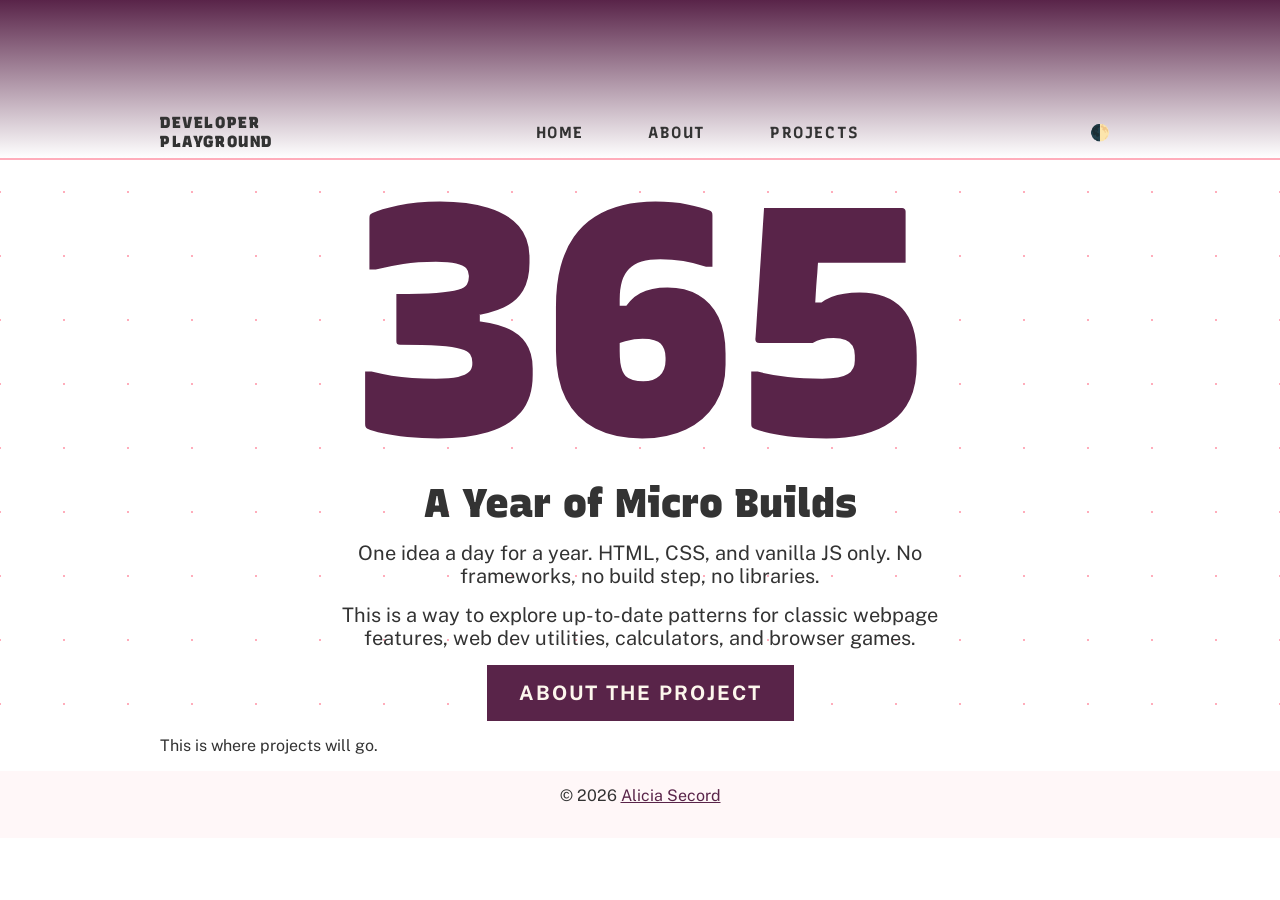
==== index.html @ 1be5edb2 "Landing Page Hero Done The top of the homepage looks the way I want it to." ====
<!DOCTYPE html>
<html lang="en">
<head>
  <meta charset="UTF-8">
  <meta name="viewport" content="width=device-width">
  <meta name="text-scale" content="scale">
  <title>Dev Playground: 365 Micro Builds</title>
  <script src="global-scripts/theme.js"></script>
  <link rel="stylesheet" href="style.css">
  <link rel="preconnect" href="https://fonts.googleapis.com">
  <link rel="preconnect" href="https://fonts.gstatic.com" crossorigin>
  <link href="https://fonts.googleapis.com/css2?family=Public+Sans:ital,wght@0,100..900;1,100..900&family=Recursive:wght@300..1000&display=swap" rel="stylesheet">
  <!--<link rel="stylesheet" href="/css/print.css" media="print">-->

  <link rel="apple-touch-icon" sizes="180x180" href="/favicon/apple-touch-icon.png">
  <link rel="icon" type="image/png" sizes="32x32" href="/favicon/favicon-32x32.png">
  <link rel="icon" type="image/png" sizes="16x16" href="/favicon/favicon-16x16.png">
  <link rel="manifest" href="/favicon/site.webmanifest">

  <link rel="canonical" href="https://aliciasecord.com/dev-playground">
  <link rel="me" href="https://mastodon.social/@atomicpixie">

  <meta name="description" content="One idea a day for a year: HTML, CSS, and Javascript only. This is a way to explore up-to-date patterns for classic features, utilities, and games.">
  <meta property="og:image" content="/images/LandingPageOGImage.png">
  <meta property="og:url" content="https://aliciasecord.com/dev-playground">
  <meta name="theme-color" content="#FFADBB">
  <meta property="fediverse:creator" content="@atomicpixie@mastodon.social" >
</head>
<body>
  <header>Please enable Javascript for full functionality.
  </header>
  <main>
    <section class="hero">
      <div class="inner condensed">
        <h1><span class="text-scale-800 text-color-accent">365</span><br>
          A Year of Micro Builds</h1>
        <p>One idea a day for a year. HTML, CSS, and vanilla JS only. No frameworks, no build step, no libraries.</p>
        <p>This is a way to explore up-to-date patterns for classic webpage features, web dev utilities, calculators, and browser games.</p>
        <p><a href="about.html" class="btn btn-primary">ABOUT THE PROJECT</a></p>
      </div>
    </section>

    <section class="projects" id="projects">
      <div class="inner padded">
        <p>This is where projects will go.</p>
      </div>
    </section>
  </main>
  <footer>&copy; 2026 <a href="aliciasecord.com" target="_blank">Alicia Secord</a></footer>

  <script src="global-scripts/app.js"></script>
  <script src="script.js"></script>
</body>
</html>
---- style.css ----
@import url(global-styles/1_modern-normalize.css) layer(reset);
@import url(global-styles/2_tokens.css) layer(tokens);
@import url(global-styles/3_utilities.css) layer(utilities);
@import url(global-styles/4_theme.css) layer(theme);
@import url(global-styles/5_patterns.css) layer(patterns);


@layer patterns, theme, utilities, tokens, reset;
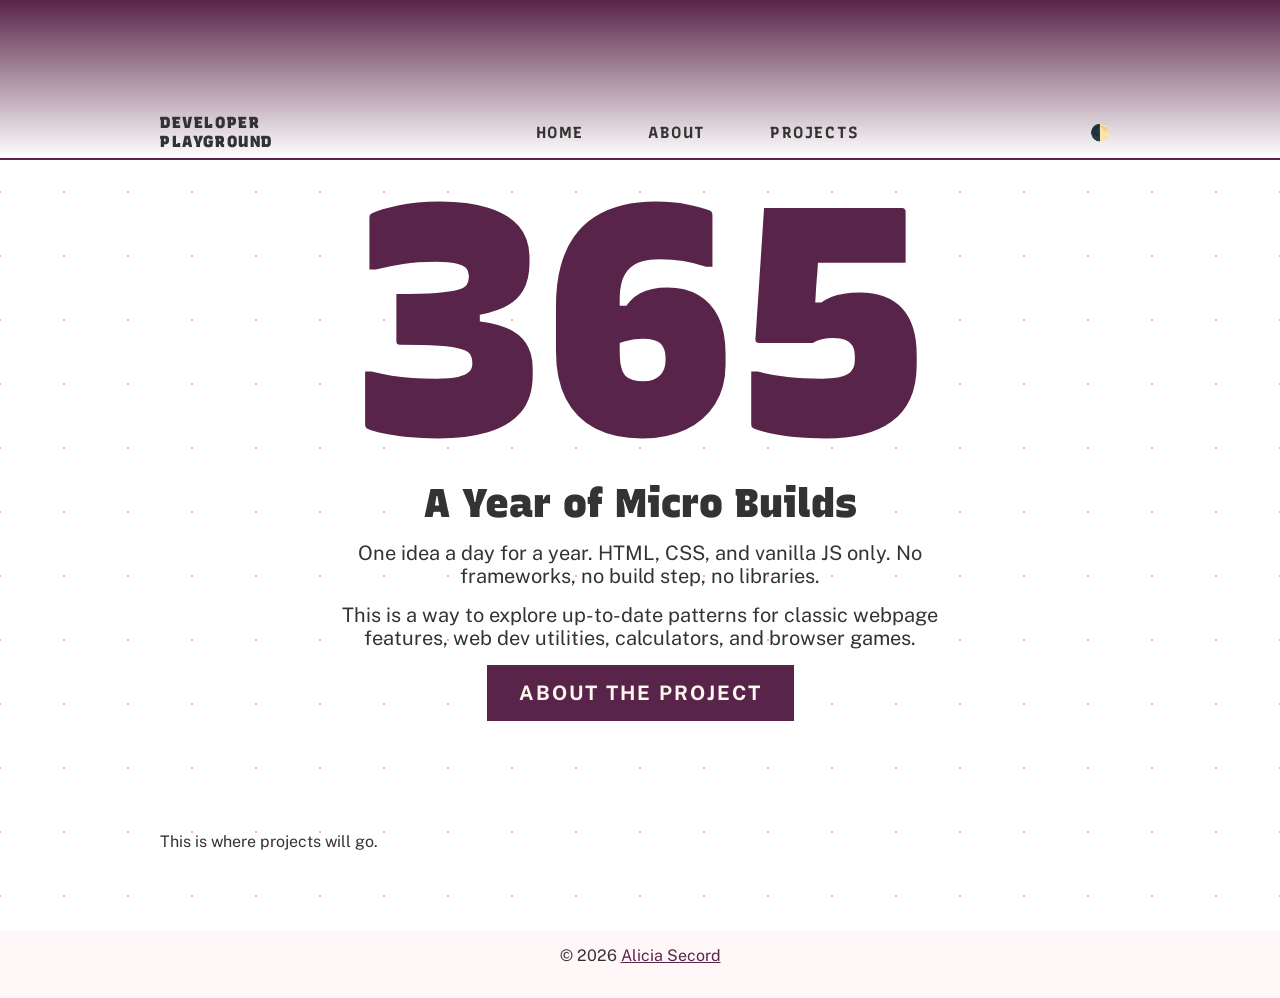
==== commit c9672227: "Updated mobile nav The mobile nav works now" ====
--- a/index.html
+++ b/index.html
@@ -4,7 +4,7 @@
   <meta charset="UTF-8">
   <meta name="viewport" content="width=device-width">
   <meta name="text-scale" content="scale">
-  <title>Dev Playground: 365 Micro Builds</title>
+  <title>Developer Playground: 365 Micro Builds</title>
   <script src="global-scripts/theme.js"></script>
   <link rel="stylesheet" href="style.css">
   <link rel="preconnect" href="https://fonts.googleapis.com">
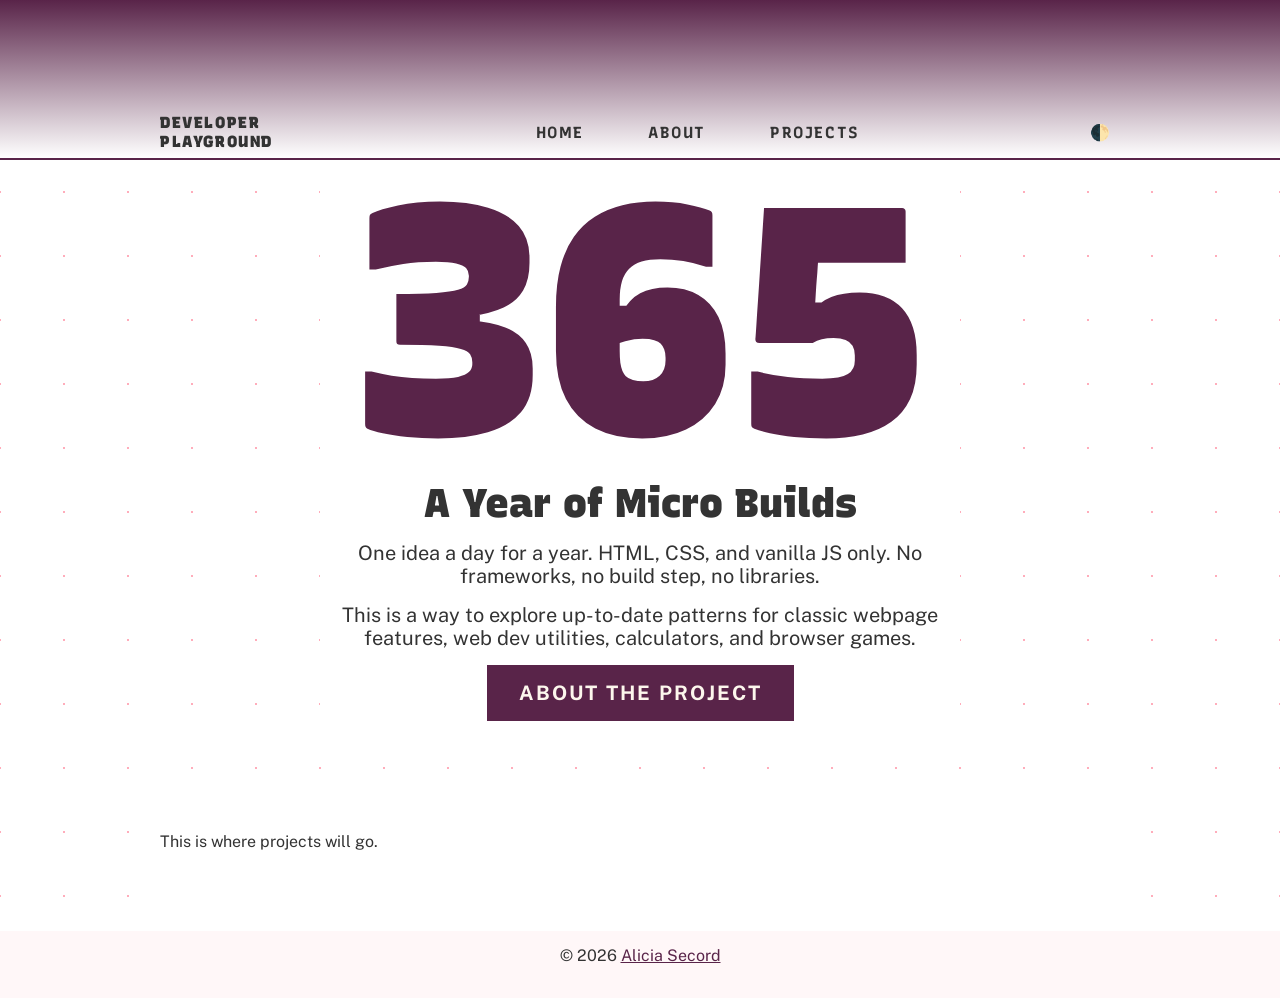
==== commit 308d86f6: "Started Log and Boilerplate Started writing about this endeavor in a log folder. Also started creati" ====
--- a/index.html
+++ b/index.html
@@ -7,19 +7,15 @@
   <title>Developer Playground: 365 Micro Builds</title>
   <script src="global-scripts/theme.js"></script>
   <link rel="stylesheet" href="style.css">
-  <link rel="preconnect" href="https://fonts.googleapis.com">
-  <link rel="preconnect" href="https://fonts.gstatic.com" crossorigin>
-  <link href="https://fonts.googleapis.com/css2?family=Public+Sans:ital,wght@0,100..900;1,100..900&family=Recursive:wght@300..1000&display=swap" rel="stylesheet">
-  <!--<link rel="stylesheet" href="/css/print.css" media="print">-->
-
+  <!-- favicons -->
   <link rel="apple-touch-icon" sizes="180x180" href="/favicon/apple-touch-icon.png">
   <link rel="icon" type="image/png" sizes="32x32" href="/favicon/favicon-32x32.png">
   <link rel="icon" type="image/png" sizes="16x16" href="/favicon/favicon-16x16.png">
   <link rel="manifest" href="/favicon/site.webmanifest">
 
+  <!-- URLS -->
   <link rel="canonical" href="https://aliciasecord.com/dev-playground">
   <link rel="me" href="https://mastodon.social/@atomicpixie">
-
   <meta name="description" content="One idea a day for a year: HTML, CSS, and Javascript only. This is a way to explore up-to-date patterns for classic features, utilities, and games.">
   <meta property="og:image" content="/images/LandingPageOGImage.png">
   <meta property="og:url" content="https://aliciasecord.com/dev-playground">
--- a/style.css
+++ b/style.css
@@ -1,8 +1,8 @@
+@import url('https://fonts.googleapis.com/css2?family=Public+Sans:ital,wght@0,100..900;1,100..900&family=Recursive:wght@300..1000&display=swap');
 @import url(global-styles/1_modern-normalize.css) layer(reset);
 @import url(global-styles/2_tokens.css) layer(tokens);
 @import url(global-styles/3_utilities.css) layer(utilities);
 @import url(global-styles/4_theme.css) layer(theme);
 @import url(global-styles/5_patterns.css) layer(patterns);
 
-
 @layer patterns, theme, utilities, tokens, reset;
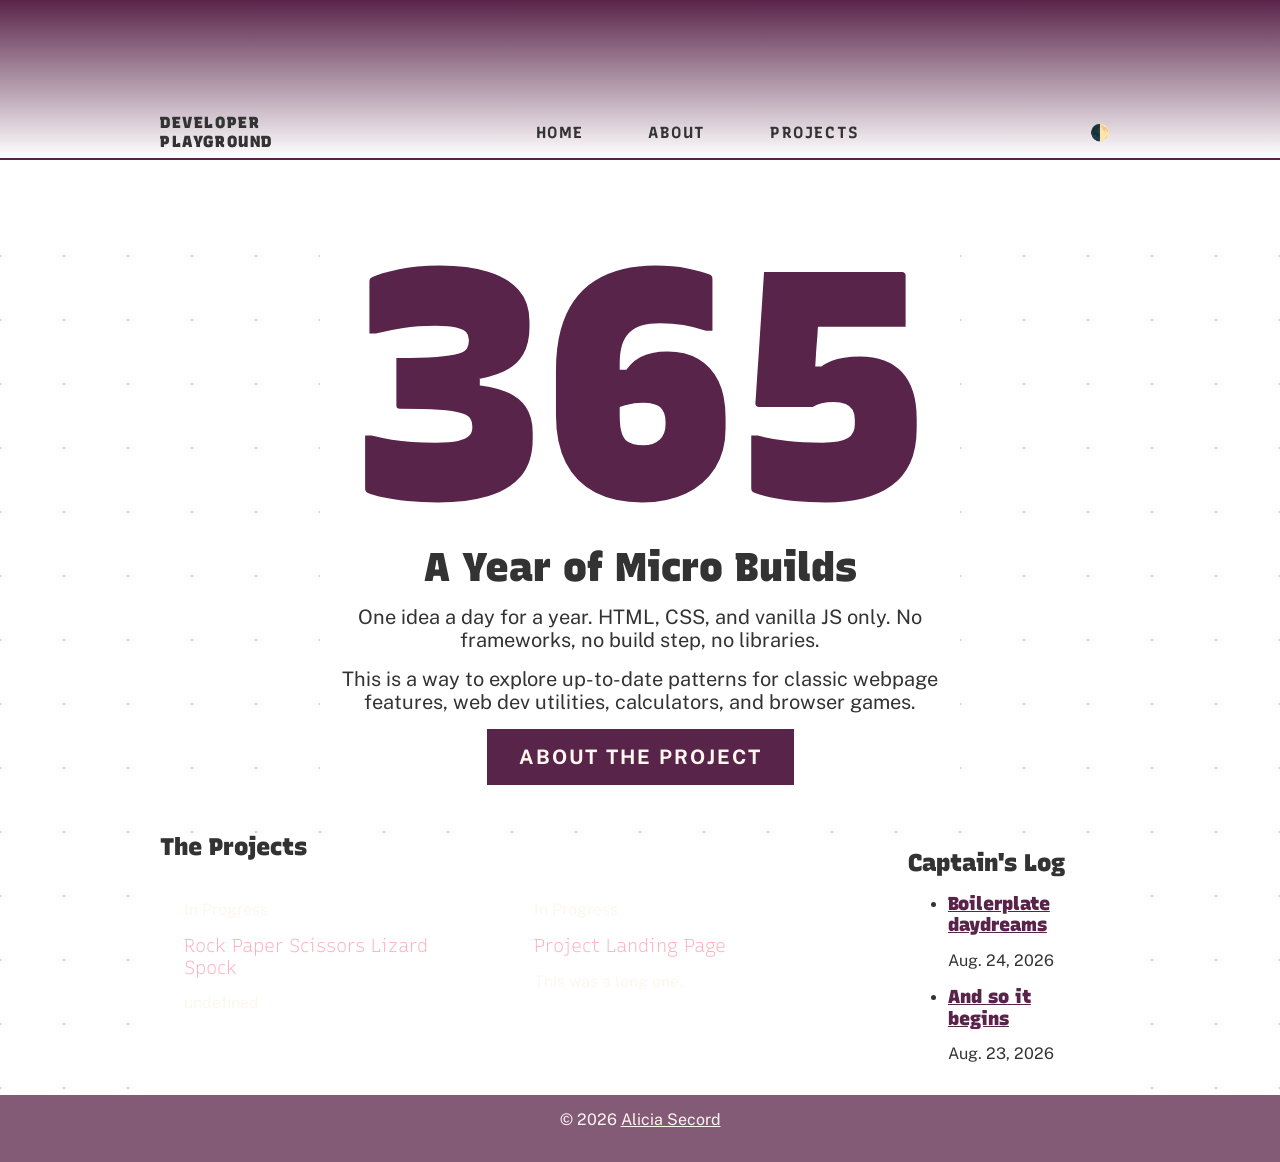
==== commit 972a6075: "More Scaffolding and Home Page updates" ====
--- a/index.html
+++ b/index.html
@@ -36,15 +36,25 @@
       </div>
     </section>
 
-    <section class="projects" id="projects">
-      <div class="inner padded">
-        <p>This is where projects will go.</p>
-      </div>
-    </section>
+    <div class="inner flex-row">
+      <section class="w-100">
+        <h2>The Projects</h2>
+        <div class="projects" id="projects-home">
+        </div>
+      </section>
+      <aside>
+        <h2>Captain's Log</h2>
+        <div class="log" id="log-home">
+          <p></p>
+        </div>
+      </aside>
+    </div>
   </main>
   <footer>&copy; 2026 <a href="aliciasecord.com" target="_blank">Alicia Secord</a></footer>
 
   <script src="global-scripts/app.js"></script>
+  <script src="projects/projects.js"></script>
+  <script src="log/log.js"></script>
   <script src="script.js"></script>
 </body>
 </html>
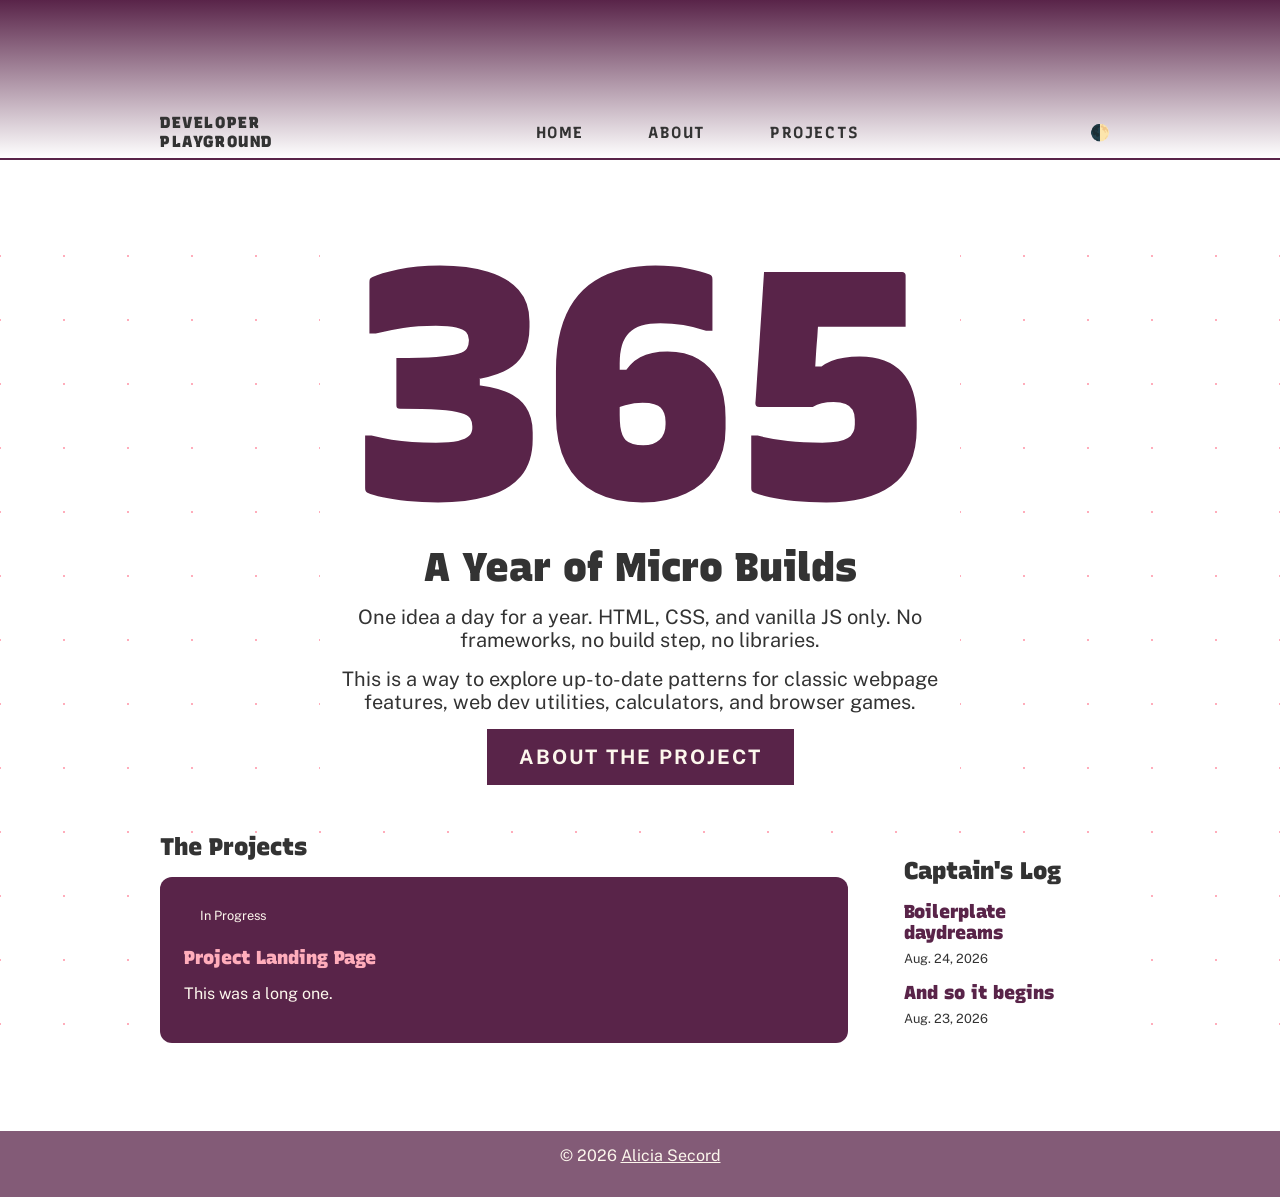
==== commit 8d7207a3: "Cards and Masonry Layout" ====
--- a/index.html
+++ b/index.html
@@ -36,7 +36,7 @@
       </div>
     </section>
 
-    <div class="inner flex-row">
+    <div class="inner flex-row align-start">
       <section class="w-100">
         <h2>The Projects</h2>
         <div class="projects" id="projects-home">
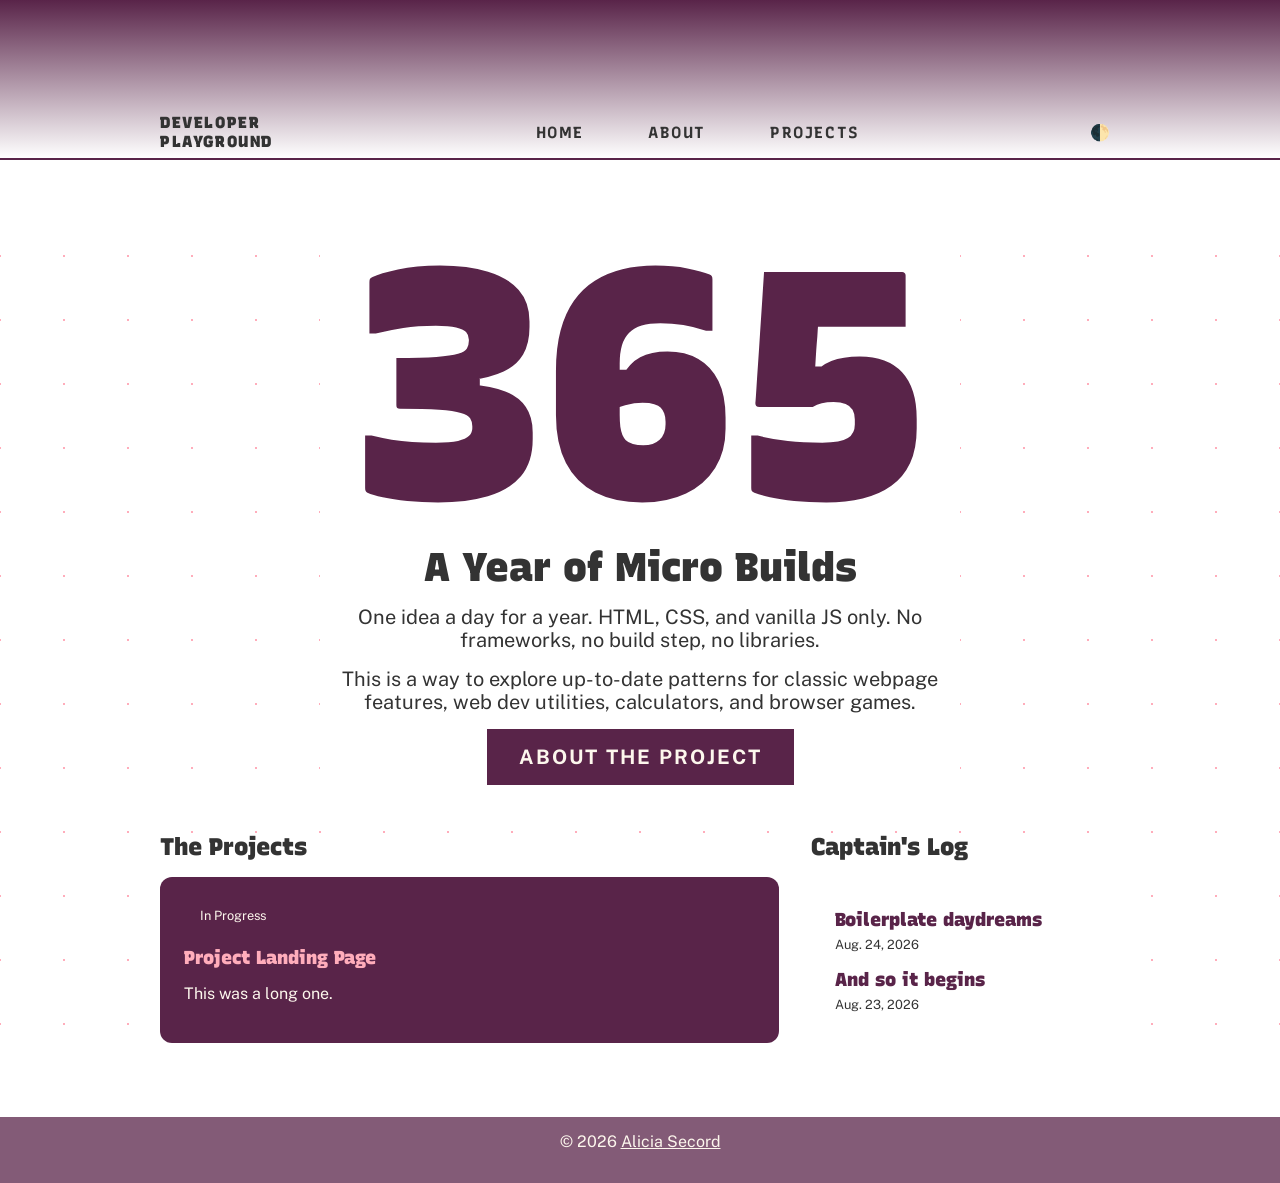
==== commit 0aa92d7f: "Updated styles for responsiveness" ====
--- a/index.html
+++ b/index.html
@@ -37,15 +37,14 @@
     </section>
 
     <div class="inner flex-row align-start">
-      <section class="w-100">
+      <section class="size-2-3">
         <h2>The Projects</h2>
         <div class="projects" id="projects-home">
         </div>
       </section>
-      <aside>
+      <aside class="size-1-3">
         <h2>Captain's Log</h2>
         <div class="log" id="log-home">
-          <p></p>
         </div>
       </aside>
     </div>
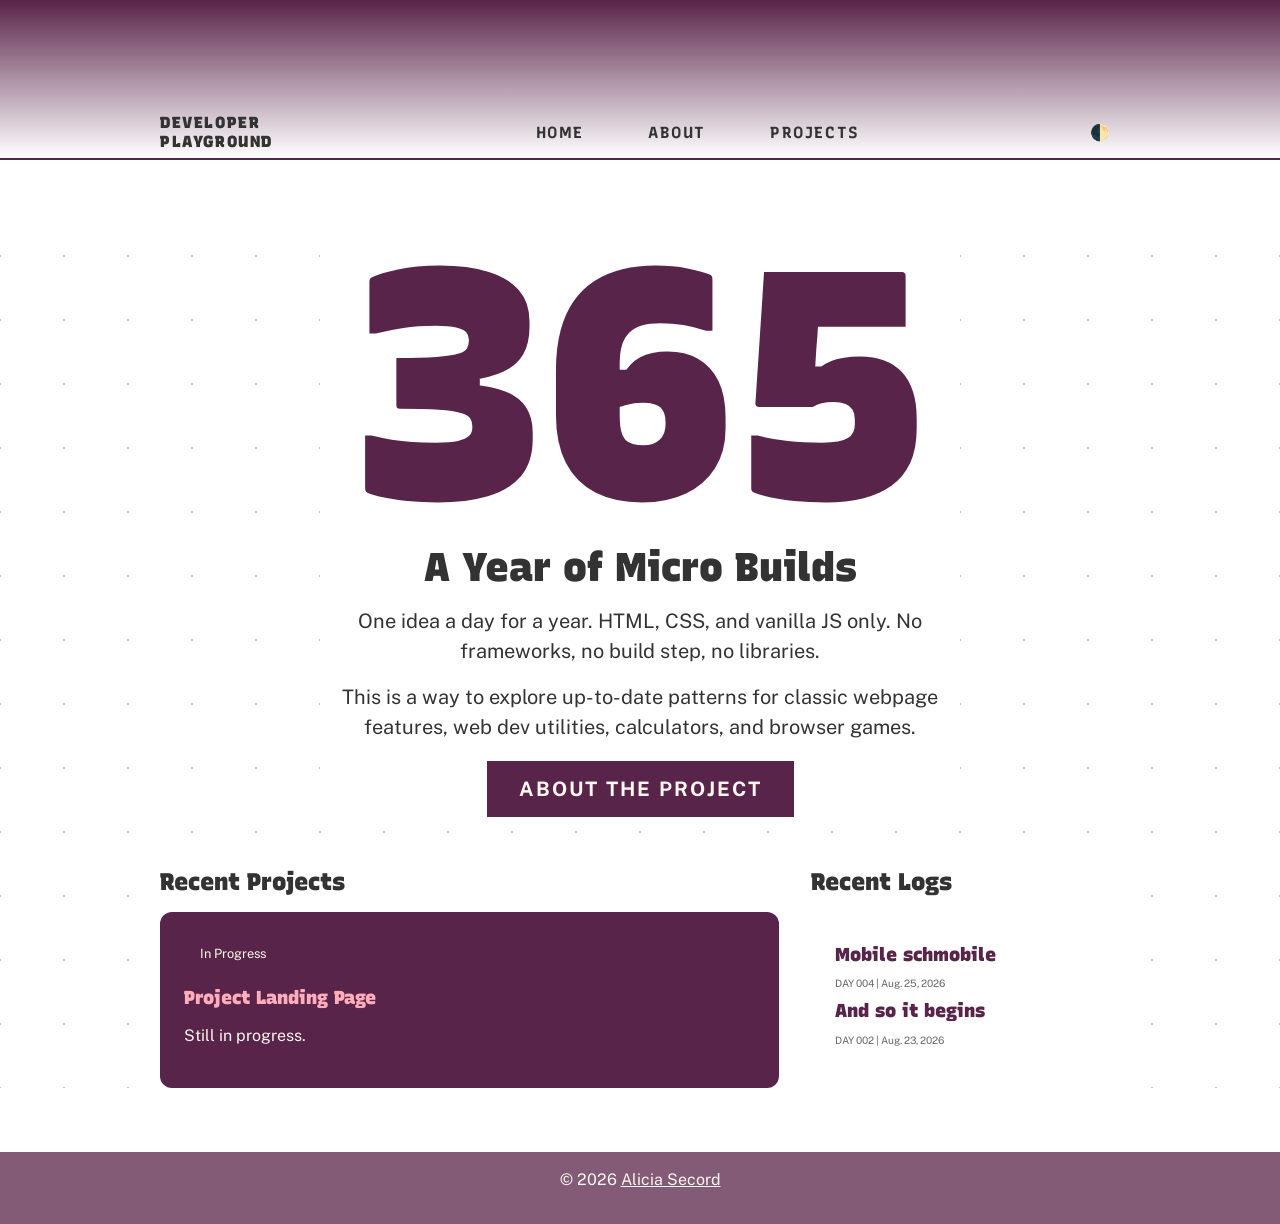
==== commit 614599f5: "Dynamic elements are working" ====
--- a/index.html
+++ b/index.html
@@ -38,12 +38,12 @@
 
     <div class="inner flex-row align-start">
       <section class="size-2-3">
-        <h2>The Projects</h2>
+        <h2>Recent Projects</h2>
         <div class="projects" id="projects-home">
         </div>
       </section>
       <aside class="size-1-3">
-        <h2>Captain's Log</h2>
+        <h2>Recent Logs</h2>
         <div class="log" id="log-home">
         </div>
       </aside>
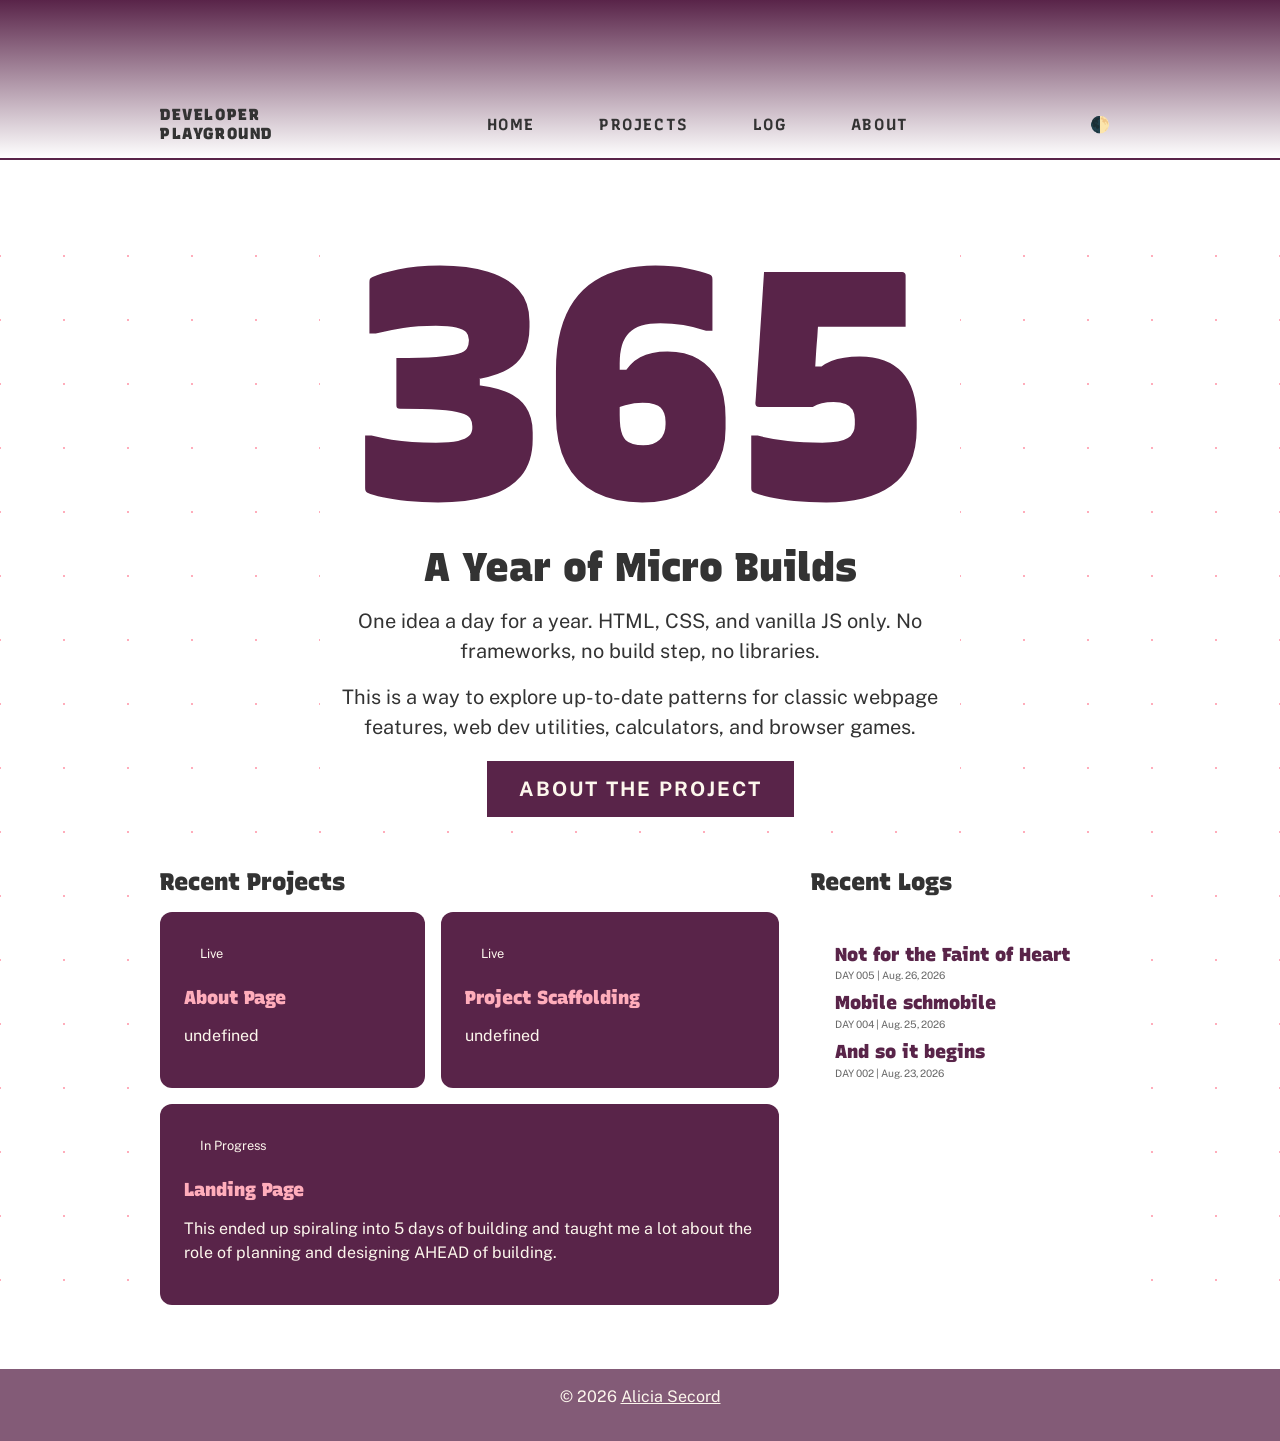
==== commit faa9318e: "Reworked some structure and wrote the About page" ====
--- a/index.html
+++ b/index.html
@@ -8,10 +8,10 @@
   <script src="global-scripts/theme.js"></script>
   <link rel="stylesheet" href="style.css">
   <!-- favicons -->
-  <link rel="apple-touch-icon" sizes="180x180" href="/favicon/apple-touch-icon.png">
-  <link rel="icon" type="image/png" sizes="32x32" href="/favicon/favicon-32x32.png">
-  <link rel="icon" type="image/png" sizes="16x16" href="/favicon/favicon-16x16.png">
-  <link rel="manifest" href="/favicon/site.webmanifest">
+  <link rel="apple-touch-icon" sizes="180x180" href="favicon/apple-touch-icon.png">
+  <link rel="icon" type="image/png" sizes="32x32" href="favicon/favicon-32x32.png">
+  <link rel="icon" type="image/png" sizes="16x16" href="favicon/favicon-16x16.png">
+  <link rel="manifest" href="favicon/site.webmanifest">
 
   <!-- URLS -->
   <link rel="canonical" href="https://aliciasecord.com/dev-playground">
